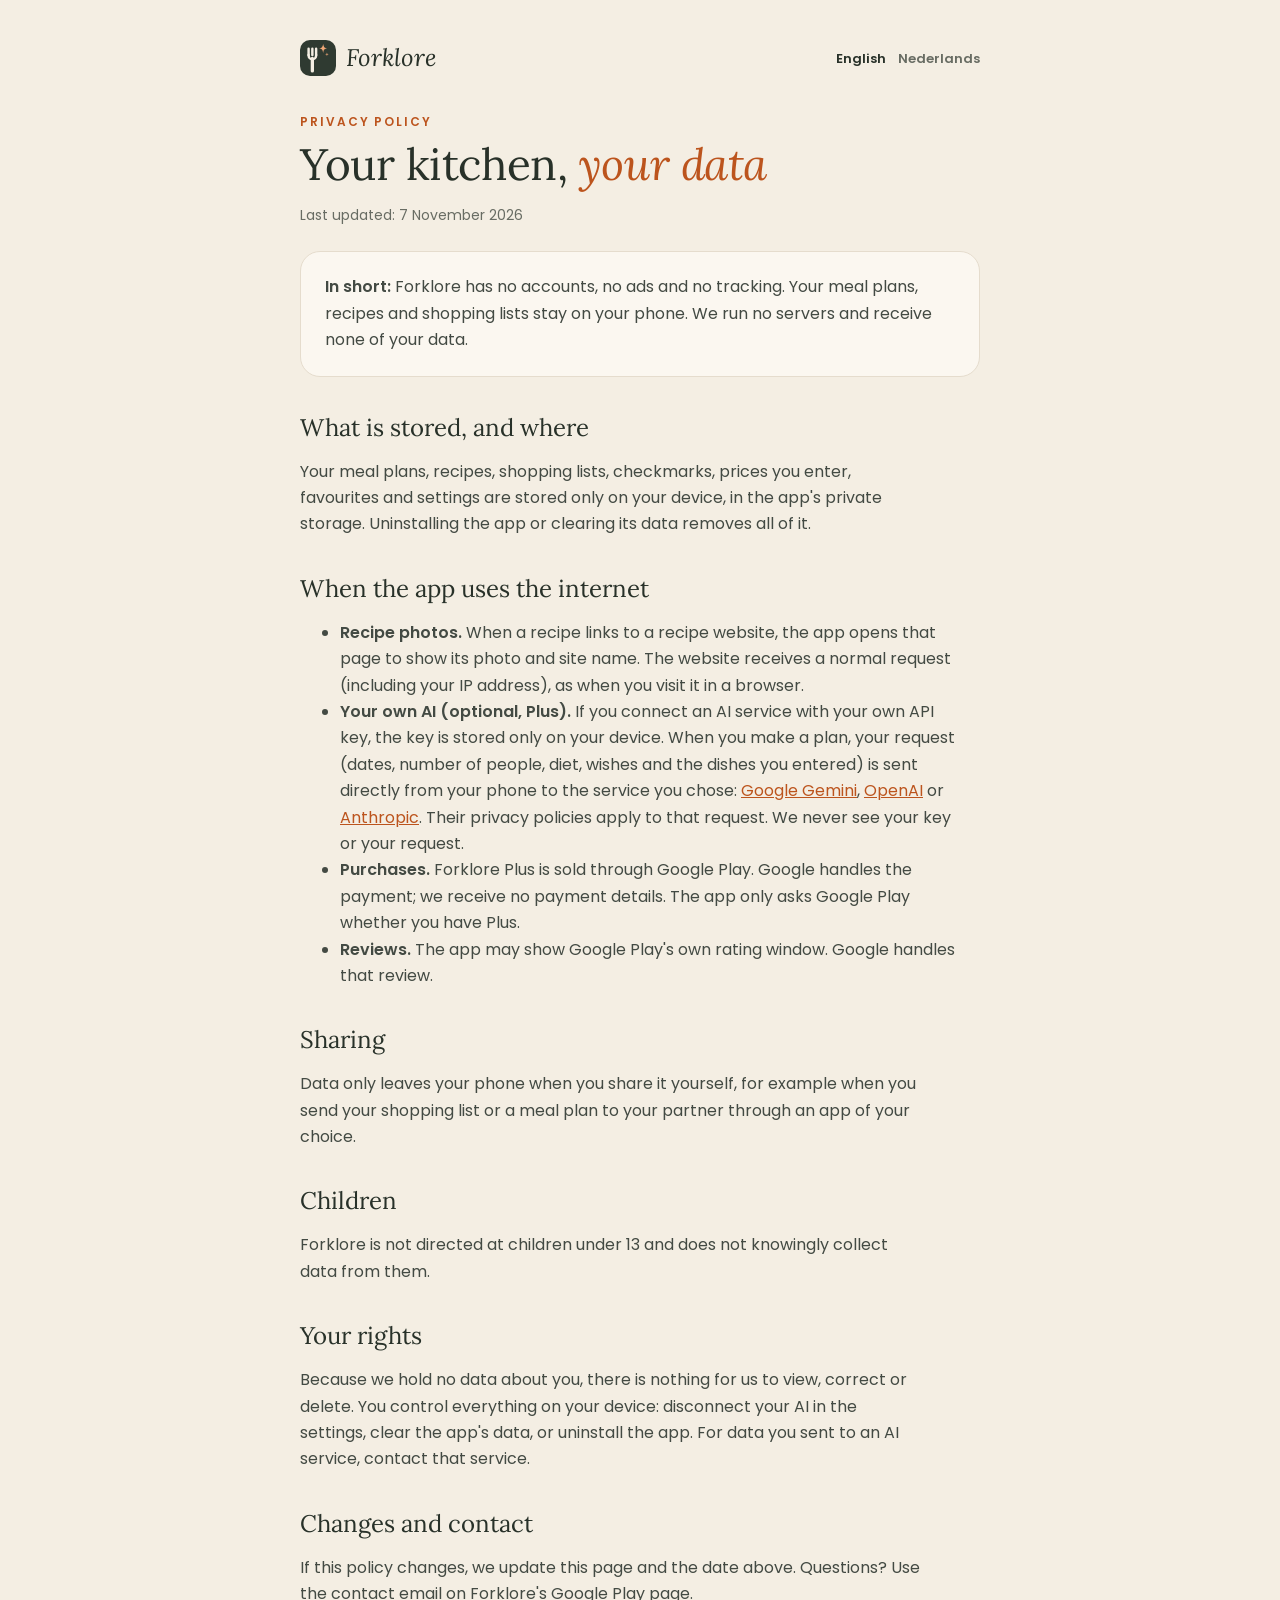
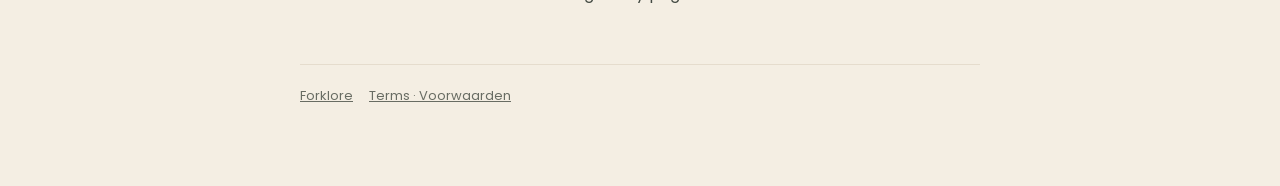
==== privacy.html @ 5b6eadb8 "Forklore website: landing page, privacy policy and terms Co-Authored-By: Claude Opus 5.5 <noreply@an" ====
<!doctype html>
<html lang="en">
<head>
  <meta charset="utf-8">
  <meta name="viewport" content="width=device-width, initial-scale=1">
  <title>Forklore · Privacy</title>
  <meta name="description" content="Privacy policy of the Forklore app.">
  <link rel="icon" href="icon.svg">
  <link rel="stylesheet" href="style.css">
</head>
<body>
<div class="wrap">
  <header>
    <a class="brand" href="index.html"><img src="icon.svg" alt="">Forklore</a>
    <nav class="lang"><a data-set="en" href="?lang=en">English</a><a data-set="nl" href="?lang=nl">Nederlands</a></nav>
  </header>

  <article data-l="en">
    <p class="eyebrow">Privacy policy</p>
    <h1>Your kitchen, <em>your data</em></h1>
    <p class="muted">Last updated: 7 November 2026</p>

    <div class="card"><b>In short:</b> Forklore has no accounts, no ads and no tracking. Your meal plans, recipes and shopping lists stay on your phone. We run no servers and receive none of your data.</div>

    <h2>What is stored, and where</h2>
    <p>Your meal plans, recipes, shopping lists, checkmarks, prices you enter, favourites and settings are stored only on your device, in the app's private storage. Uninstalling the app or clearing its data removes all of it.</p>

    <h2>When the app uses the internet</h2>
    <ul>
      <li><b>Recipe photos.</b> When a recipe links to a recipe website, the app opens that page to show its photo and site name. The website receives a normal request (including your IP address), as when you visit it in a browser.</li>
      <li><b>Your own AI (optional, Plus).</b> If you connect an AI service with your own API key, the key is stored only on your device. When you make a plan, your request (dates, number of people, diet, wishes and the dishes you entered) is sent directly from your phone to the service you chose: <a href="https://policies.google.com/privacy">Google Gemini</a>, <a href="https://openai.com/policies/privacy-policy">OpenAI</a> or <a href="https://www.anthropic.com/legal/privacy">Anthropic</a>. Their privacy policies apply to that request. We never see your key or your request.</li>
      <li><b>Purchases.</b> Forklore Plus is sold through Google Play. Google handles the payment; we receive no payment details. The app only asks Google Play whether you have Plus.</li>
      <li><b>Reviews.</b> The app may show Google Play's own rating window. Google handles that review.</li>
    </ul>

    <h2>Sharing</h2>
    <p>Data only leaves your phone when you share it yourself, for example when you send your shopping list or a meal plan to your partner through an app of your choice.</p>

    <h2>Children</h2>
    <p>Forklore is not directed at children under 13 and does not knowingly collect data from them.</p>

    <h2>Your rights</h2>
    <p>Because we hold no data about you, there is nothing for us to view, correct or delete. You control everything on your device: disconnect your AI in the settings, clear the app's data, or uninstall the app. For data you sent to an AI service, contact that service.</p>

    <h2>Changes and contact</h2>
    <p>If this policy changes, we update this page and the date above. Questions? Use the contact email on Forklore's Google Play page.</p>
  </article>

  <article data-l="nl" hidden>
    <p class="eyebrow">Privacyverklaring</p>
    <h1>Jouw keuken, <em>jouw gegevens</em></h1>
    <p class="muted">Laatst bijgewerkt: 7 november 2026</p>

    <div class="card"><b>Kort:</b> Forklore heeft geen accounts, geen advertenties en geen tracking. Je weekmenu's, recepten en boodschappenlijstjes blijven op je gsm. We hebben geen servers en krijgen geen gegevens van je binnen.</div>

    <h2>Wat er bewaard wordt, en waar</h2>
    <p>Je weekmenu's, recepten, boodschappenlijsten, afvinkingen, prijzen die je invult, favorieten en instellingen staan alleen op je toestel, in de afgeschermde opslag van de app. Verwijder je de app of wis je haar gegevens, dan is alles weg.</p>

    <h2>Wanneer de app het internet gebruikt</h2>
    <ul>
      <li><b>Receptfoto's.</b> Verwijst een recept naar een receptensite, dan opent de app die pagina om de foto en de naam van de site te tonen. De site krijgt een gewone aanvraag (met je IP-adres), zoals wanneer je ze in een browser bezoekt.</li>
      <li><b>Je eigen AI (optioneel, Plus).</b> Koppel je een AI-dienst met je eigen API-sleutel, dan staat die sleutel alleen op je toestel. Maak je een menu, dan gaat je vraag (datums, aantal personen, eetstijl, wensen en de gerechten die je invulde) rechtstreeks van je gsm naar de dienst die je koos: <a href="https://policies.google.com/privacy">Google Gemini</a>, <a href="https://openai.com/policies/privacy-policy">OpenAI</a> of <a href="https://www.anthropic.com/legal/privacy">Anthropic</a>. Hun privacyverklaring geldt voor die vraag. Wij zien je sleutel en je vraag nooit.</li>
      <li><b>Aankopen.</b> Forklore Plus wordt verkocht via Google Play. Google regelt de betaling; wij krijgen geen betaalgegevens. De app vraagt Google Play alleen of je Plus hebt.</li>
      <li><b>Beoordelingen.</b> De app kan het beoordelingsvenster van Google Play tonen. Google verwerkt die beoordeling.</li>
    </ul>

    <h2>Delen</h2>
    <p>Gegevens verlaten je gsm alleen als je ze zelf deelt, bijvoorbeeld als je je boodschappenlijst of een weekmenu naar je partner stuurt via een app naar keuze.</p>

    <h2>Kinderen</h2>
    <p>Forklore is niet bedoeld voor kinderen jonger dan 13 en verzamelt niet bewust gegevens van hen.</p>

    <h2>Je rechten</h2>
    <p>Omdat wij geen gegevens over jou hebben, is er voor ons niets in te kijken, te verbeteren of te wissen. Alles staat onder jouw controle op je toestel: ontkoppel je AI in de instellingen, wis de gegevens van de app of verwijder ze. Voor gegevens die je naar een AI-dienst stuurde, neem je contact op met die dienst.</p>

    <h2>Wijzigingen en contact</h2>
    <p>Verandert deze verklaring, dan passen we deze pagina en de datum hierboven aan. Vragen? Gebruik het contactadres op de Google Play-pagina van Forklore.</p>
  </article>

  <footer><a href="index.html">Forklore</a><a href="terms.html">Terms · Voorwaarden</a></footer>
</div>
<script src="lang.js"></script>
</body>
</html>
---- style.css ----
@font-face{font-family:Lora;font-weight:400;font-display:swap;src:url(lora-latin-400-normal.woff2) format("woff2")}
@font-face{font-family:Lora;font-style:italic;font-weight:400;font-display:swap;src:url(lora-latin-400-italic.woff2) format("woff2")}
@font-face{font-family:Poppins;font-weight:400;font-display:swap;src:url(poppins-latin-400-normal.woff2) format("woff2")}
@font-face{font-family:Poppins;font-weight:600;font-display:swap;src:url(poppins-latin-600-normal.woff2) format("woff2")}
:root{--bg:#F4EEE3;--card:#FBF7F0;--line:#E5DCCD;--ink:#283129;--text:#434A43;--muted:#686C63;--green:#2F3A31;--accent:#BC541D}
*{box-sizing:border-box}
html,body{margin:0;background:var(--bg)}
body{font:400 16px/1.65 Poppins,system-ui,sans-serif;color:var(--text);-webkit-font-smoothing:antialiased}
a{color:var(--accent)}
.wrap{max-width:720px;margin:0 auto;padding:40px 20px 80px}
header{display:flex;align-items:center;justify-content:space-between;gap:12px;margin-bottom:40px}
.brand{display:flex;align-items:center;gap:10px;font:italic 400 24px/1 Lora,Georgia,serif;color:var(--ink);text-decoration:none}
.brand img{width:36px;height:36px;border-radius:10px}
.lang a{font-size:13px;font-weight:600;color:var(--muted);text-decoration:none;margin-left:12px}
.lang a.on{color:var(--ink)}
.eyebrow{font:600 12px/1 Poppins;letter-spacing:.16em;text-transform:uppercase;color:var(--accent);margin:0 0 12px}
h1{font:400 44px/1.1 Lora,Georgia,serif;color:var(--ink);margin:0 0 16px;letter-spacing:-.01em}
h1 em{color:var(--accent)}
h2{font:400 24px/1.25 Lora,Georgia,serif;color:var(--ink);margin:36px 0 8px}
p,li{max-width:62ch}
.card{background:var(--card);border:1px solid var(--line);border-radius:20px;padding:22px 24px;margin:24px 0}
.muted{color:var(--muted);font-size:14px}
.btn{display:inline-block;margin-top:12px;padding:14px 22px;border-radius:14px;background:var(--accent);color:#fff;font-weight:600;text-decoration:none}
footer{margin-top:56px;padding-top:20px;border-top:1px solid var(--line);font-size:13px;color:var(--muted)}
footer a{color:var(--muted);margin-right:16px}
[hidden]{display:none!important}
@media (max-width:480px){h1{font-size:36px}}
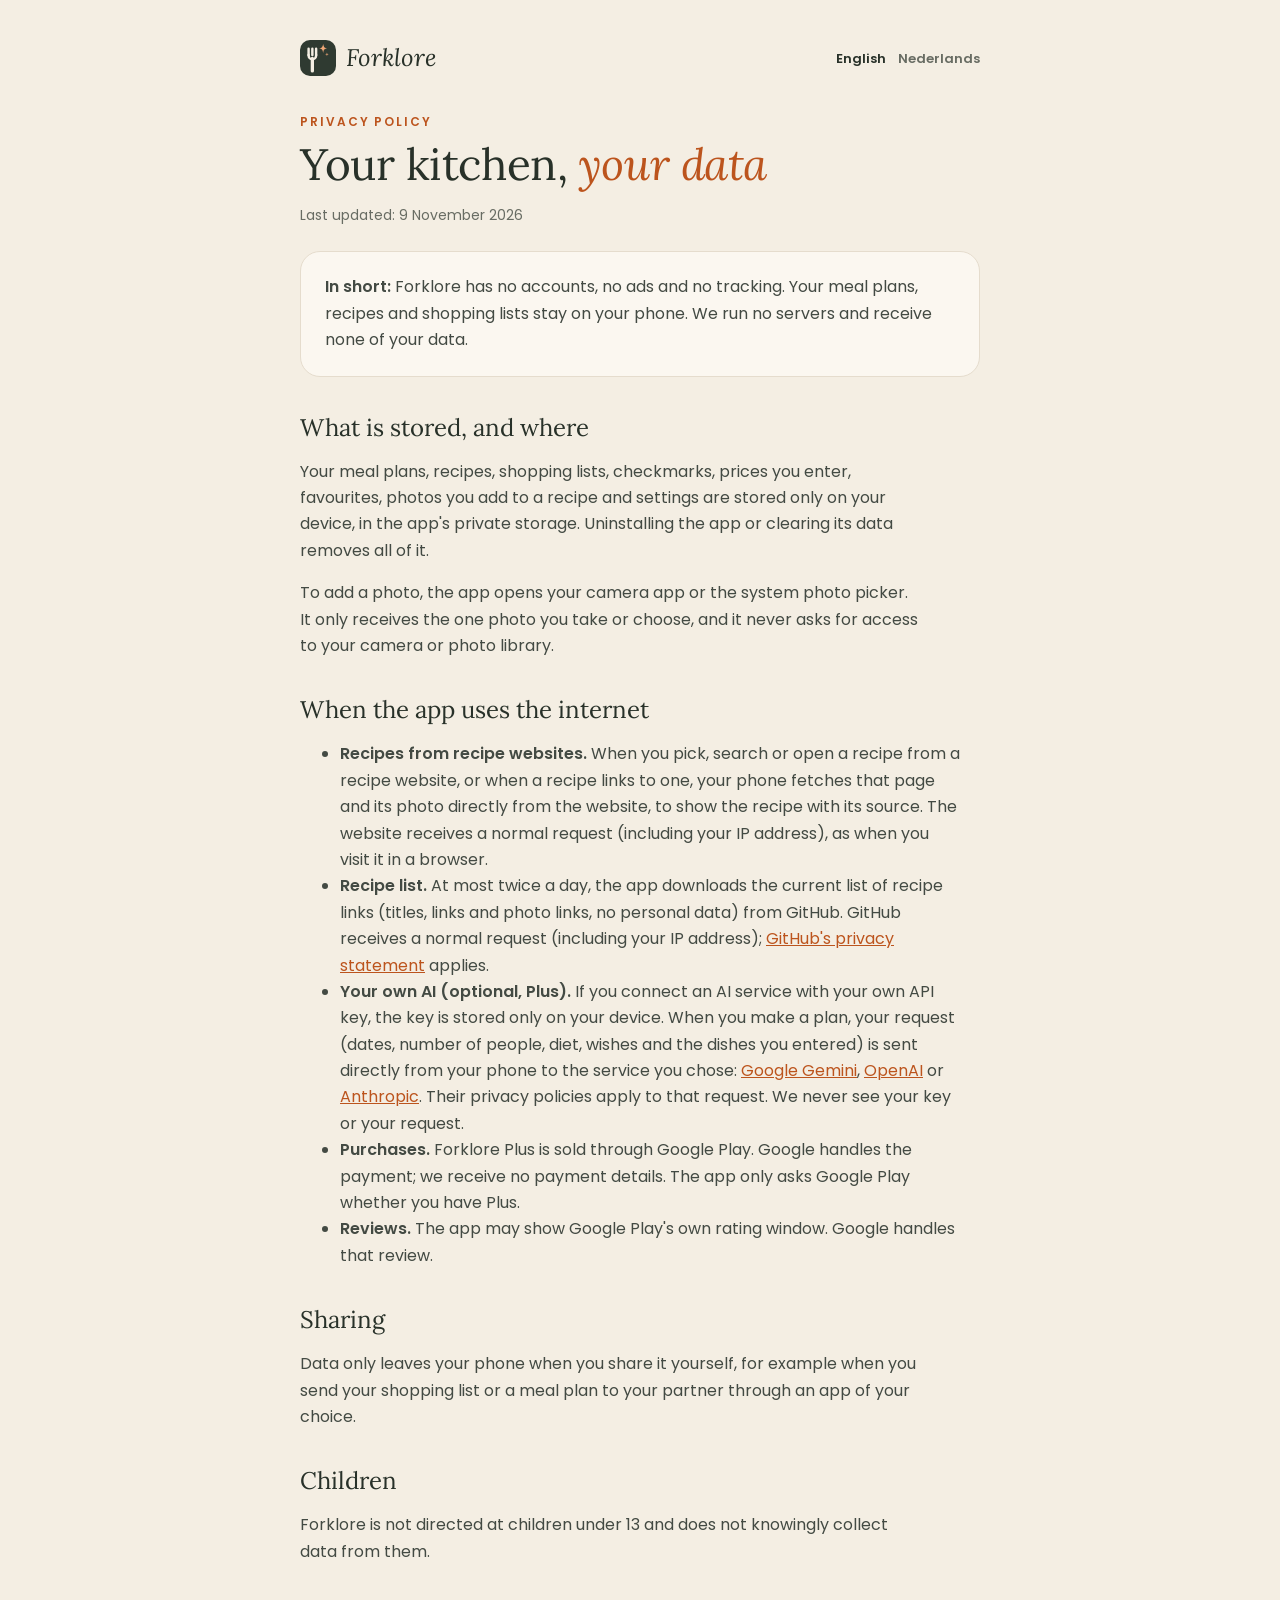
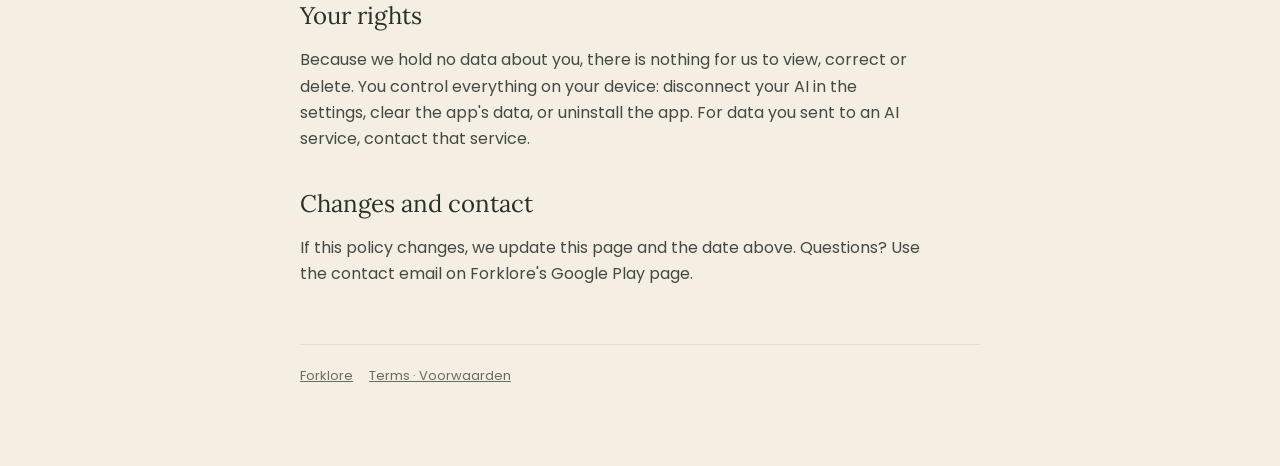
==== commit cc0a8e76: "Privacy: receptenlijst van GitHub en recepten van sites Co-Authored-By: Claude Opus 5.5 <noreply@ant" ====
--- a/privacy.html
+++ b/privacy.html
@@ -18,16 +18,18 @@
   <article data-l="en">
     <p class="eyebrow">Privacy policy</p>
     <h1>Your kitchen, <em>your data</em></h1>
-    <p class="muted">Last updated: 7 November 2026</p>
+    <p class="muted">Last updated: 9 November 2026</p>
 
     <div class="card"><b>In short:</b> Forklore has no accounts, no ads and no tracking. Your meal plans, recipes and shopping lists stay on your phone. We run no servers and receive none of your data.</div>
 
     <h2>What is stored, and where</h2>
-    <p>Your meal plans, recipes, shopping lists, checkmarks, prices you enter, favourites and settings are stored only on your device, in the app's private storage. Uninstalling the app or clearing its data removes all of it.</p>
+    <p>Your meal plans, recipes, shopping lists, checkmarks, prices you enter, favourites, photos you add to a recipe and settings are stored only on your device, in the app's private storage. Uninstalling the app or clearing its data removes all of it.</p>
+    <p>To add a photo, the app opens your camera app or the system photo picker. It only receives the one photo you take or choose, and it never asks for access to your camera or photo library.</p>
 
     <h2>When the app uses the internet</h2>
     <ul>
-      <li><b>Recipe photos.</b> When a recipe links to a recipe website, the app opens that page to show its photo and site name. The website receives a normal request (including your IP address), as when you visit it in a browser.</li>
+      <li><b>Recipes from recipe websites.</b> When you pick, search or open a recipe from a recipe website, or when a recipe links to one, your phone fetches that page and its photo directly from the website, to show the recipe with its source. The website receives a normal request (including your IP address), as when you visit it in a browser.</li>
+      <li><b>Recipe list.</b> At most twice a day, the app downloads the current list of recipe links (titles, links and photo links, no personal data) from GitHub. GitHub receives a normal request (including your IP address); <a href="https://docs.github.com/en/site-policy/privacy-policies/github-general-privacy-statement">GitHub's privacy statement</a> applies.</li>
       <li><b>Your own AI (optional, Plus).</b> If you connect an AI service with your own API key, the key is stored only on your device. When you make a plan, your request (dates, number of people, diet, wishes and the dishes you entered) is sent directly from your phone to the service you chose: <a href="https://policies.google.com/privacy">Google Gemini</a>, <a href="https://openai.com/policies/privacy-policy">OpenAI</a> or <a href="https://www.anthropic.com/legal/privacy">Anthropic</a>. Their privacy policies apply to that request. We never see your key or your request.</li>
       <li><b>Purchases.</b> Forklore Plus is sold through Google Play. Google handles the payment; we receive no payment details. The app only asks Google Play whether you have Plus.</li>
       <li><b>Reviews.</b> The app may show Google Play's own rating window. Google handles that review.</li>
@@ -49,16 +51,18 @@
   <article data-l="nl" hidden>
     <p class="eyebrow">Privacyverklaring</p>
     <h1>Jouw keuken, <em>jouw gegevens</em></h1>
-    <p class="muted">Laatst bijgewerkt: 7 november 2026</p>
+    <p class="muted">Laatst bijgewerkt: 9 november 2026</p>
 
     <div class="card"><b>Kort:</b> Forklore heeft geen accounts, geen advertenties en geen tracking. Je weekmenu's, recepten en boodschappenlijstjes blijven op je gsm. We hebben geen servers en krijgen geen gegevens van je binnen.</div>
 
     <h2>Wat er bewaard wordt, en waar</h2>
-    <p>Je weekmenu's, recepten, boodschappenlijsten, afvinkingen, prijzen die je invult, favorieten en instellingen staan alleen op je toestel, in de afgeschermde opslag van de app. Verwijder je de app of wis je haar gegevens, dan is alles weg.</p>
+    <p>Je weekmenu's, recepten, boodschappenlijsten, afvinkingen, prijzen die je invult, favorieten, foto's die je bij een recept zet en instellingen staan alleen op je toestel, in de afgeschermde opslag van de app. Verwijder je de app of wis je haar gegevens, dan is alles weg.</p>
+    <p>Om een foto toe te voegen opent de app je camera-app of de fotokiezer van het systeem. De app krijgt alleen de ene foto die je neemt of kiest, en vraagt nooit toegang tot je camera of je fotogalerij.</p>
 
     <h2>Wanneer de app het internet gebruikt</h2>
     <ul>
-      <li><b>Receptfoto's.</b> Verwijst een recept naar een receptensite, dan opent de app die pagina om de foto en de naam van de site te tonen. De site krijgt een gewone aanvraag (met je IP-adres), zoals wanneer je ze in een browser bezoekt.</li>
+      <li><b>Recepten van receptensites.</b> Kies, zoek of open je een recept van een receptensite, of verwijst een recept naar zo'n site, dan haalt je gsm die pagina en de foto rechtstreeks bij de site op, om het recept met zijn bron te tonen. De site krijgt een gewone aanvraag (met je IP-adres), zoals wanneer je ze in een browser bezoekt.</li>
+      <li><b>Receptenlijst.</b> Hoogstens twee keer per dag haalt de app de actuele lijst met receptlinks (titels, links en links naar foto's, geen persoonsgegevens) op bij GitHub. GitHub krijgt een gewone aanvraag (met je IP-adres); <a href="https://docs.github.com/en/site-policy/privacy-policies/github-general-privacy-statement">de privacyverklaring van GitHub</a> geldt.</li>
       <li><b>Je eigen AI (optioneel, Plus).</b> Koppel je een AI-dienst met je eigen API-sleutel, dan staat die sleutel alleen op je toestel. Maak je een menu, dan gaat je vraag (datums, aantal personen, eetstijl, wensen en de gerechten die je invulde) rechtstreeks van je gsm naar de dienst die je koos: <a href="https://policies.google.com/privacy">Google Gemini</a>, <a href="https://openai.com/policies/privacy-policy">OpenAI</a> of <a href="https://www.anthropic.com/legal/privacy">Anthropic</a>. Hun privacyverklaring geldt voor die vraag. Wij zien je sleutel en je vraag nooit.</li>
       <li><b>Aankopen.</b> Forklore Plus wordt verkocht via Google Play. Google regelt de betaling; wij krijgen geen betaalgegevens. De app vraagt Google Play alleen of je Plus hebt.</li>
       <li><b>Beoordelingen.</b> De app kan het beoordelingsvenster van Google Play tonen. Google verwerkt die beoordeling.</li>
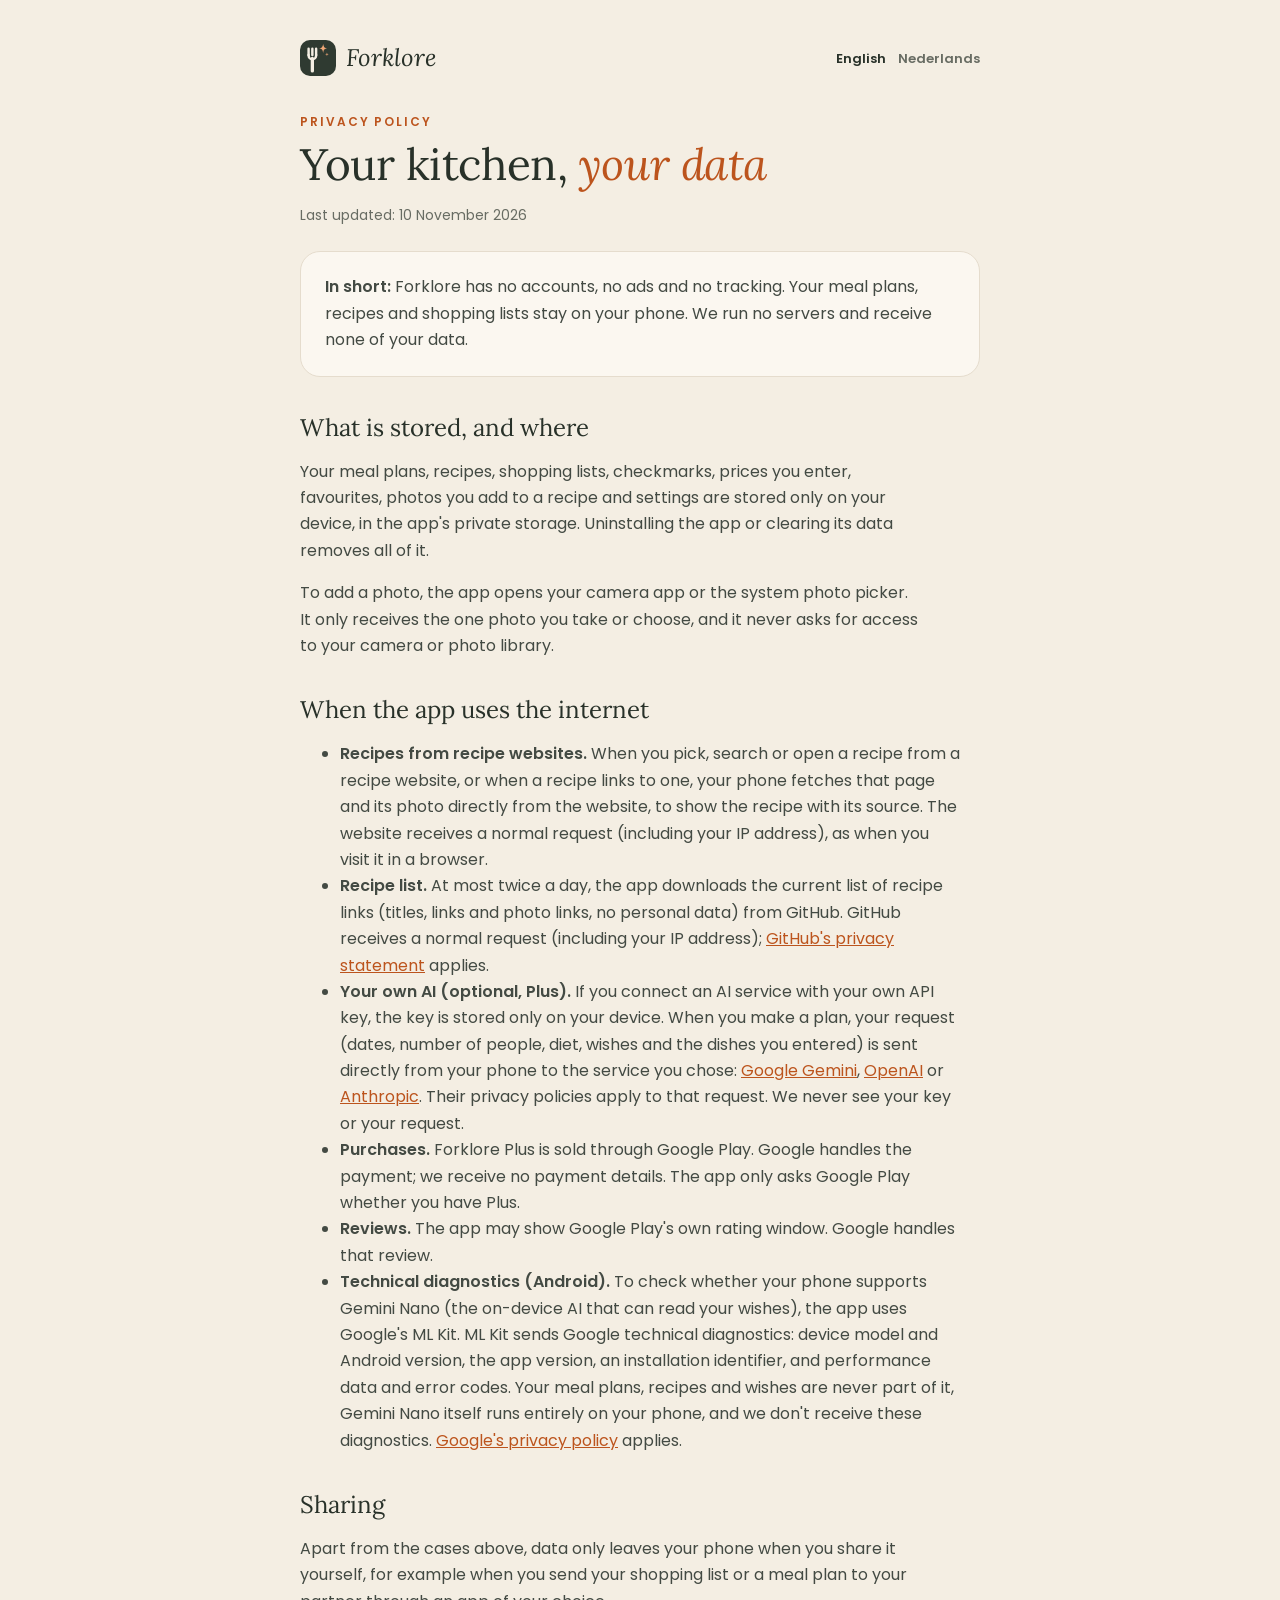
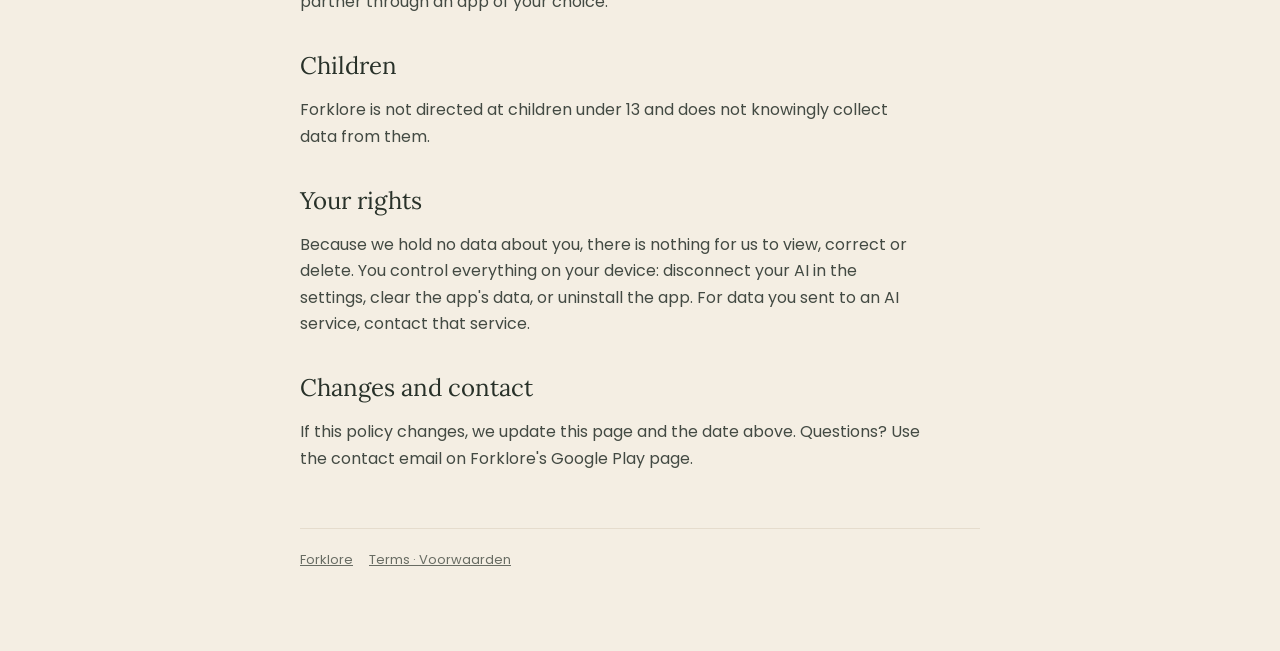
==== commit 585194b6: "Privacy: technical diagnostics from Google's ML Kit (Gemini Nano check) Co-Authored-By: Claude Opus " ====
--- a/privacy.html
+++ b/privacy.html
@@ -18,7 +18,7 @@
   <article data-l="en">
     <p class="eyebrow">Privacy policy</p>
     <h1>Your kitchen, <em>your data</em></h1>
-    <p class="muted">Last updated: 9 November 2026</p>
+    <p class="muted">Last updated: 10 November 2026</p>
 
     <div class="card"><b>In short:</b> Forklore has no accounts, no ads and no tracking. Your meal plans, recipes and shopping lists stay on your phone. We run no servers and receive none of your data.</div>
 
@@ -33,10 +33,11 @@
       <li><b>Your own AI (optional, Plus).</b> If you connect an AI service with your own API key, the key is stored only on your device. When you make a plan, your request (dates, number of people, diet, wishes and the dishes you entered) is sent directly from your phone to the service you chose: <a href="https://policies.google.com/privacy">Google Gemini</a>, <a href="https://openai.com/policies/privacy-policy">OpenAI</a> or <a href="https://www.anthropic.com/legal/privacy">Anthropic</a>. Their privacy policies apply to that request. We never see your key or your request.</li>
       <li><b>Purchases.</b> Forklore Plus is sold through Google Play. Google handles the payment; we receive no payment details. The app only asks Google Play whether you have Plus.</li>
       <li><b>Reviews.</b> The app may show Google Play's own rating window. Google handles that review.</li>
+      <li><b>Technical diagnostics (Android).</b> To check whether your phone supports Gemini Nano (the on-device AI that can read your wishes), the app uses Google's ML Kit. ML Kit sends Google technical diagnostics: device model and Android version, the app version, an installation identifier, and performance data and error codes. Your meal plans, recipes and wishes are never part of it, Gemini Nano itself runs entirely on your phone, and we don't receive these diagnostics. <a href="https://policies.google.com/privacy">Google's privacy policy</a> applies.</li>
     </ul>
 
     <h2>Sharing</h2>
-    <p>Data only leaves your phone when you share it yourself, for example when you send your shopping list or a meal plan to your partner through an app of your choice.</p>
+    <p>Apart from the cases above, data only leaves your phone when you share it yourself, for example when you send your shopping list or a meal plan to your partner through an app of your choice.</p>
 
     <h2>Children</h2>
     <p>Forklore is not directed at children under 13 and does not knowingly collect data from them.</p>
@@ -51,7 +52,7 @@
   <article data-l="nl" hidden>
     <p class="eyebrow">Privacyverklaring</p>
     <h1>Jouw keuken, <em>jouw gegevens</em></h1>
-    <p class="muted">Laatst bijgewerkt: 9 november 2026</p>
+    <p class="muted">Laatst bijgewerkt: 10 november 2026</p>
 
     <div class="card"><b>Kort:</b> Forklore heeft geen accounts, geen advertenties en geen tracking. Je weekmenu's, recepten en boodschappenlijstjes blijven op je gsm. We hebben geen servers en krijgen geen gegevens van je binnen.</div>
 
@@ -66,10 +67,11 @@
       <li><b>Je eigen AI (optioneel, Plus).</b> Koppel je een AI-dienst met je eigen API-sleutel, dan staat die sleutel alleen op je toestel. Maak je een menu, dan gaat je vraag (datums, aantal personen, eetstijl, wensen en de gerechten die je invulde) rechtstreeks van je gsm naar de dienst die je koos: <a href="https://policies.google.com/privacy">Google Gemini</a>, <a href="https://openai.com/policies/privacy-policy">OpenAI</a> of <a href="https://www.anthropic.com/legal/privacy">Anthropic</a>. Hun privacyverklaring geldt voor die vraag. Wij zien je sleutel en je vraag nooit.</li>
       <li><b>Aankopen.</b> Forklore Plus wordt verkocht via Google Play. Google regelt de betaling; wij krijgen geen betaalgegevens. De app vraagt Google Play alleen of je Plus hebt.</li>
       <li><b>Beoordelingen.</b> De app kan het beoordelingsvenster van Google Play tonen. Google verwerkt die beoordeling.</li>
+      <li><b>Technische diagnose (Android).</b> Om na te gaan of je gsm Gemini Nano ondersteunt (de AI op je toestel die je wensen kan lezen), gebruikt de app ML Kit van Google. ML Kit stuurt Google technische diagnosegegevens: toesteltype en Android-versie, de versie van de app, een installatie-ID, en prestatiegegevens en foutcodes. Je weekmenu's, recepten en wensen zitten daar nooit bij, Gemini Nano zelf werkt volledig op je gsm, en wij krijgen die diagnosegegevens niet. <a href="https://policies.google.com/privacy?hl=nl">De privacyverklaring van Google</a> geldt.</li>
     </ul>
 
     <h2>Delen</h2>
-    <p>Gegevens verlaten je gsm alleen als je ze zelf deelt, bijvoorbeeld als je je boodschappenlijst of een weekmenu naar je partner stuurt via een app naar keuze.</p>
+    <p>Buiten de gevallen hierboven verlaten gegevens je gsm alleen als je ze zelf deelt, bijvoorbeeld als je je boodschappenlijst of een weekmenu naar je partner stuurt via een app naar keuze.</p>
 
     <h2>Kinderen</h2>
     <p>Forklore is niet bedoeld voor kinderen jonger dan 13 en verzamelt niet bewust gegevens van hen.</p>
